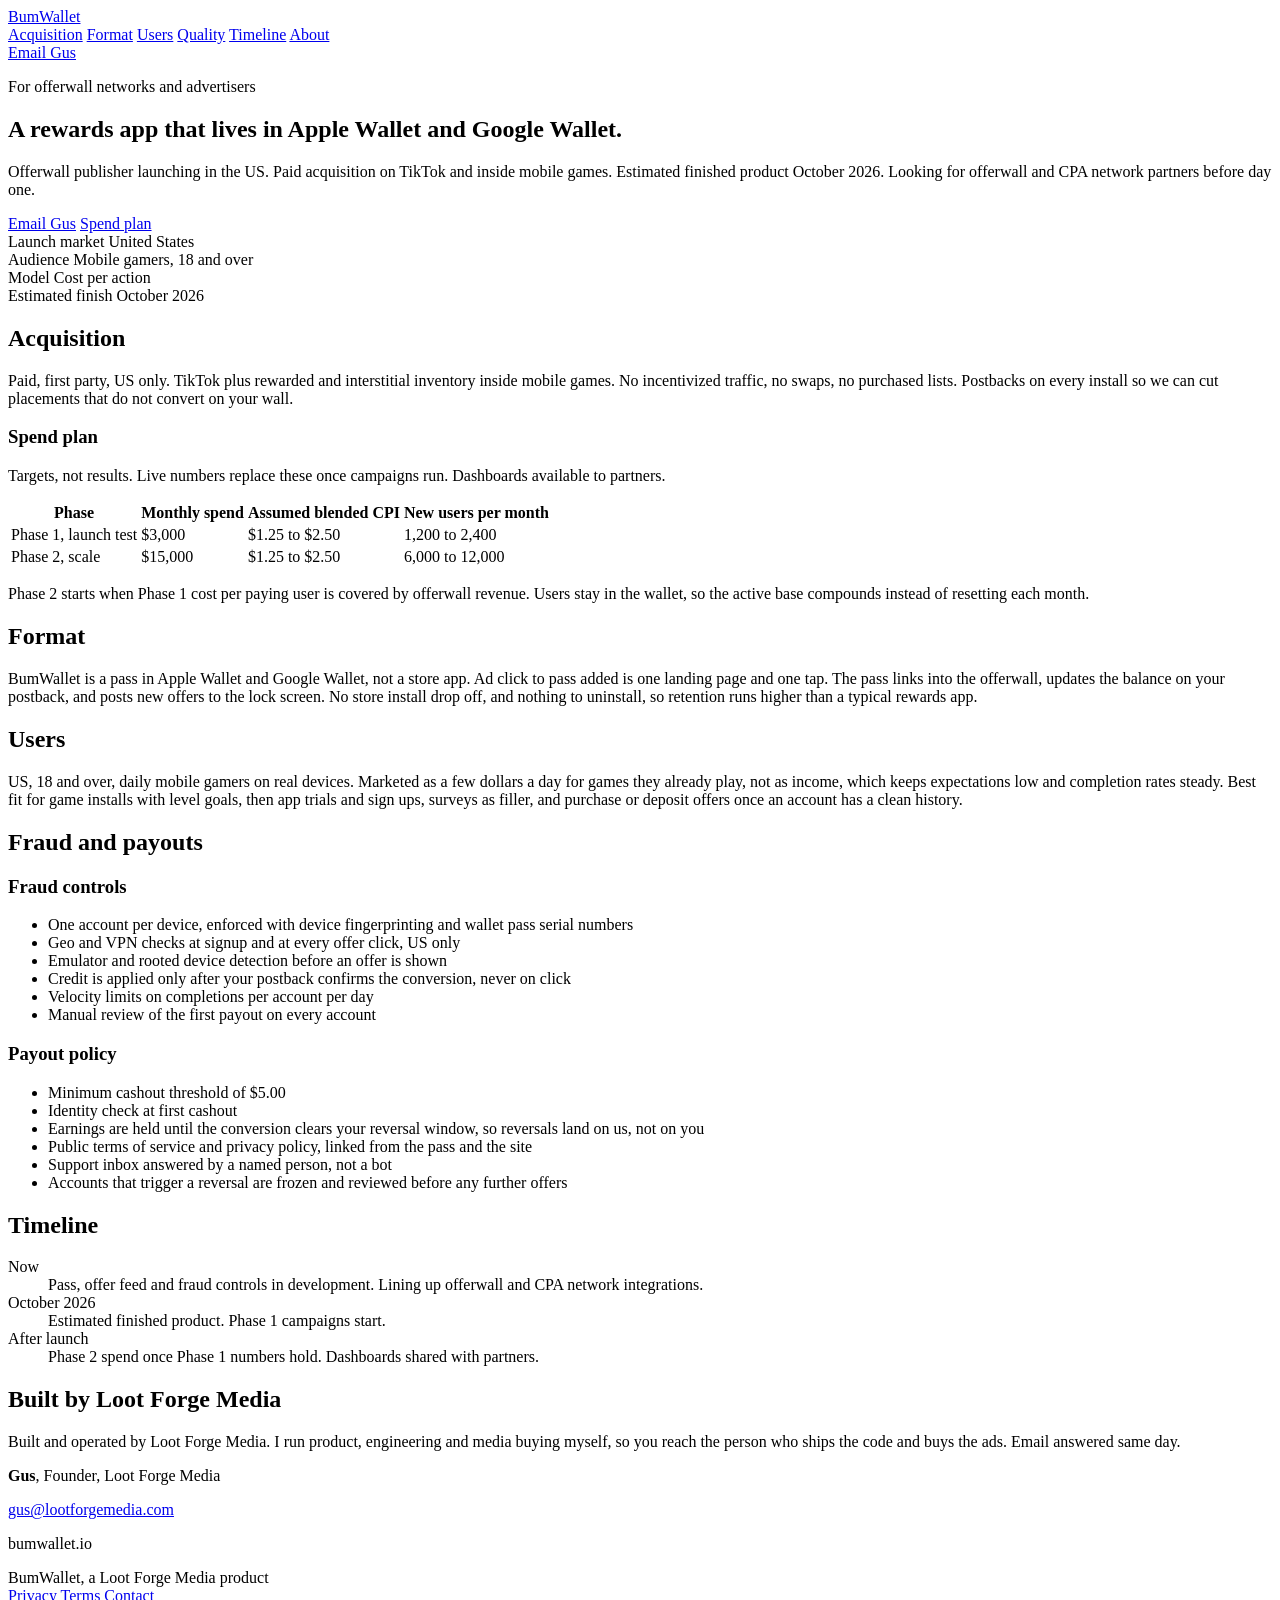
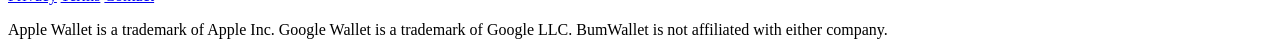
==== index.html @ 8b8eafe7 "Add files via upload" ====
<!doctype html>
<html lang="en">
<head>
<meta charset="utf-8">
<meta name="viewport" content="width=device-width, initial-scale=1">
<title>BumWallet for Offerwall Partners</title>
<meta name="description" content="BumWallet is a rewards app that lives in Apple Wallet and Google Wallet. Paid acquisition on TikTok and inside mobile games fills your offerwall with real US users.">
<link rel="icon" href="assets/favicon.svg" type="image/svg+xml">
<link rel="preconnect" href="https://fonts.googleapis.com">
<link rel="preconnect" href="https://fonts.gstatic.com" crossorigin>
<link rel="stylesheet" href="https://fonts.googleapis.com/css2?family=Inter:wght@400;500;600;700&display=swap">
<link rel="stylesheet" href="css/styles.css">
</head>
<body>

<header class="nav">
  <a class="brand" href="#top">BumWallet</a>
  <nav class="links" aria-label="Sections">
    <a href="#reach">Acquisition</a>
    <a href="#format">Format</a>
    <a href="#users">Users</a>
    <a href="#quality">Quality</a>
    <a href="#timeline">Timeline</a>
    <a href="#about">About</a>
  </nav>
  <a class="btn" href="mailto:gus@lootforgemedia.com?subject=BumWallet%20offerwall%20partnership">Email Gus</a>
</header>

<main id="top">

<section class="hero">
  <p class="eyebrow">For offerwall networks and advertisers</p>
  <h1>A rewards app that lives in Apple Wallet and Google Wallet.</h1>
  <p class="lede">Offerwall publisher launching in the US. Paid acquisition on TikTok and inside mobile games. Estimated finished product October 2026. Looking for offerwall and CPA network partners before day one.</p>
  <div class="cta-row">
    <a class="btn" href="mailto:gus@lootforgemedia.com?subject=BumWallet%20offerwall%20partnership">Email Gus</a>
    <a class="btn btn-secondary" href="#reach">Spend plan</a>
  </div>
</section>

<section class="facts" aria-label="Key facts">
  <div class="fact">
    <span class="fact-label">Launch market</span>
    <span class="fact-value">United States</span>
  </div>
  <div class="fact">
    <span class="fact-label">Audience</span>
    <span class="fact-value">Mobile gamers, 18 and over</span>
  </div>
  <div class="fact">
    <span class="fact-label">Model</span>
    <span class="fact-value">Cost per action</span>
  </div>
  <div class="fact">
    <span class="fact-label">Estimated finish</span>
    <span class="fact-value">October 2026</span>
  </div>
</section>

<section id="reach" class="section">
  <div class="section-head">
    <h2>Acquisition</h2>
    <p class="section-lede">Paid, first party, US only. TikTok plus rewarded and interstitial inventory inside mobile games. No incentivized traffic, no swaps, no purchased lists. Postbacks on every install so we can cut placements that do not convert on your wall.</p>
  </div>

  <div class="panel plan">
    <h3>Spend plan</h3>
    <p>Targets, not results. Live numbers replace these once campaigns run. Dashboards available to partners.</p>
    <div class="table-wrap">
      <table>
        <thead>
          <tr>
            <th>Phase</th>
            <th>Monthly spend</th>
            <th>Assumed blended CPI</th>
            <th>New users per month</th>
          </tr>
        </thead>
        <tbody>
          <tr>
            <td>Phase 1, launch test</td>
            <td>$3,000</td>
            <td>$1.25 to $2.50</td>
            <td>1,200 to 2,400</td>
          </tr>
          <tr>
            <td>Phase 2, scale</td>
            <td>$15,000</td>
            <td>$1.25 to $2.50</td>
            <td>6,000 to 12,000</td>
          </tr>
        </tbody>
      </table>
    </div>
    <p>Phase 2 starts when Phase 1 cost per paying user is covered by offerwall revenue. Users stay in the wallet, so the active base compounds instead of resetting each month.</p>
  </div>
</section>

<section id="format" class="section">
  <div class="section-head">
    <h2>Format</h2>
    <p class="section-lede">BumWallet is a pass in Apple Wallet and Google Wallet, not a store app. Ad click to pass added is one landing page and one tap. The pass links into the offerwall, updates the balance on your postback, and posts new offers to the lock screen. No store install drop off, and nothing to uninstall, so retention runs higher than a typical rewards app.</p>
  </div>
</section>

<section id="users" class="section">
  <div class="section-head">
    <h2>Users</h2>
    <p class="section-lede">US, 18 and over, daily mobile gamers on real devices. Marketed as a few dollars a day for games they already play, not as income, which keeps expectations low and completion rates steady. Best fit for game installs with level goals, then app trials and sign ups, surveys as filler, and purchase or deposit offers once an account has a clean history.</p>
  </div>
</section>

<section id="quality" class="section">
  <div class="section-head">
    <h2>Fraud and payouts</h2>
  </div>

  <div class="two-col">
    <div class="panel">
      <h3>Fraud controls</h3>
      <ul>
        <li>One account per device, enforced with device fingerprinting and wallet pass serial numbers</li>
        <li>Geo and VPN checks at signup and at every offer click, US only</li>
        <li>Emulator and rooted device detection before an offer is shown</li>
        <li>Credit is applied only after your postback confirms the conversion, never on click</li>
        <li>Velocity limits on completions per account per day</li>
        <li>Manual review of the first payout on every account</li>
      </ul>
    </div>
    <div class="panel">
      <h3>Payout policy</h3>
      <ul>
        <li>Minimum cashout threshold of $5.00</li>
        <li>Identity check at first cashout</li>
        <li>Earnings are held until the conversion clears your reversal window, so reversals land on us, not on you</li>
        <li>Public terms of service and privacy policy, linked from the pass and the site</li>
        <li>Support inbox answered by a named person, not a bot</li>
        <li>Accounts that trigger a reversal are frozen and reviewed before any further offers</li>
      </ul>
    </div>
  </div>
</section>

<section id="timeline" class="section">
  <div class="section-head">
    <h2>Timeline</h2>
  </div>
  <dl class="timeline">
    <div><dt>Now</dt><dd>Pass, offer feed and fraud controls in development. Lining up offerwall and CPA network integrations.</dd></div>
    <div><dt>October 2026</dt><dd>Estimated finished product. Phase 1 campaigns start.</dd></div>
    <div><dt>After launch</dt><dd>Phase 2 spend once Phase 1 numbers hold. Dashboards shared with partners.</dd></div>
  </dl>
</section>

<section id="about" class="section">
  <div class="section-head">
    <h2>Built by Loot Forge Media</h2>
    <p class="section-lede">Built and operated by Loot Forge Media. I run product, engineering and media buying myself, so you reach the person who ships the code and buys the ads. Email answered same day.</p>
  </div>
  <div class="contact">
    <p><strong>Gus</strong>, Founder, Loot Forge Media</p>
    <p><a href="mailto:gus@lootforgemedia.com">gus@lootforgemedia.com</a></p>
    <p>bumwallet.io</p>
  </div>
</section>

</main>

<footer class="footer">
  <div class="footer-row">
    <span>BumWallet, a Loot Forge Media product</span>
    <nav class="footer-links" aria-label="Legal">
      <a href="privacy.html">Privacy</a>
      <a href="terms.html">Terms</a>
      <a href="mailto:gus@lootforgemedia.com">Contact</a>
    </nav>
  </div>
  <p class="footer-note">Apple Wallet is a trademark of Apple Inc. Google Wallet is a trademark of Google LLC. BumWallet is not affiliated with either company.</p>
</footer>

</body>
</html>
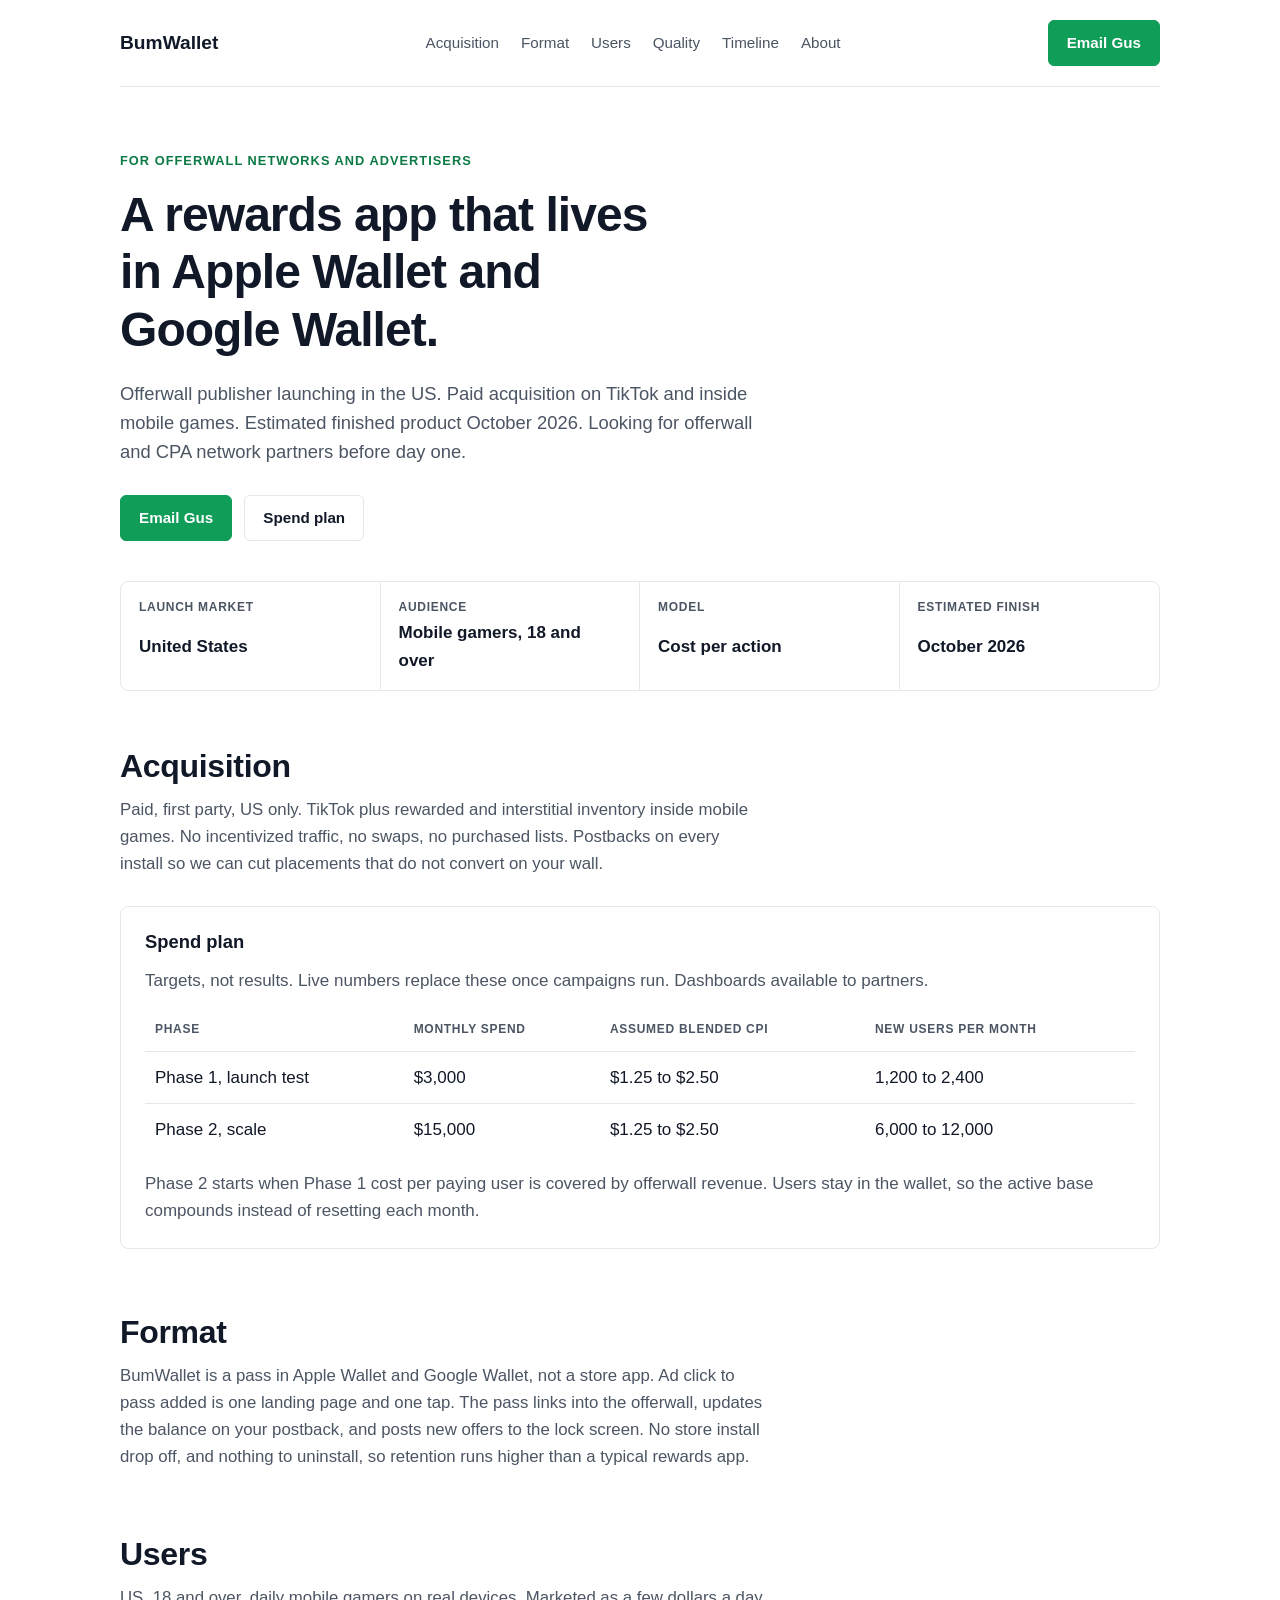
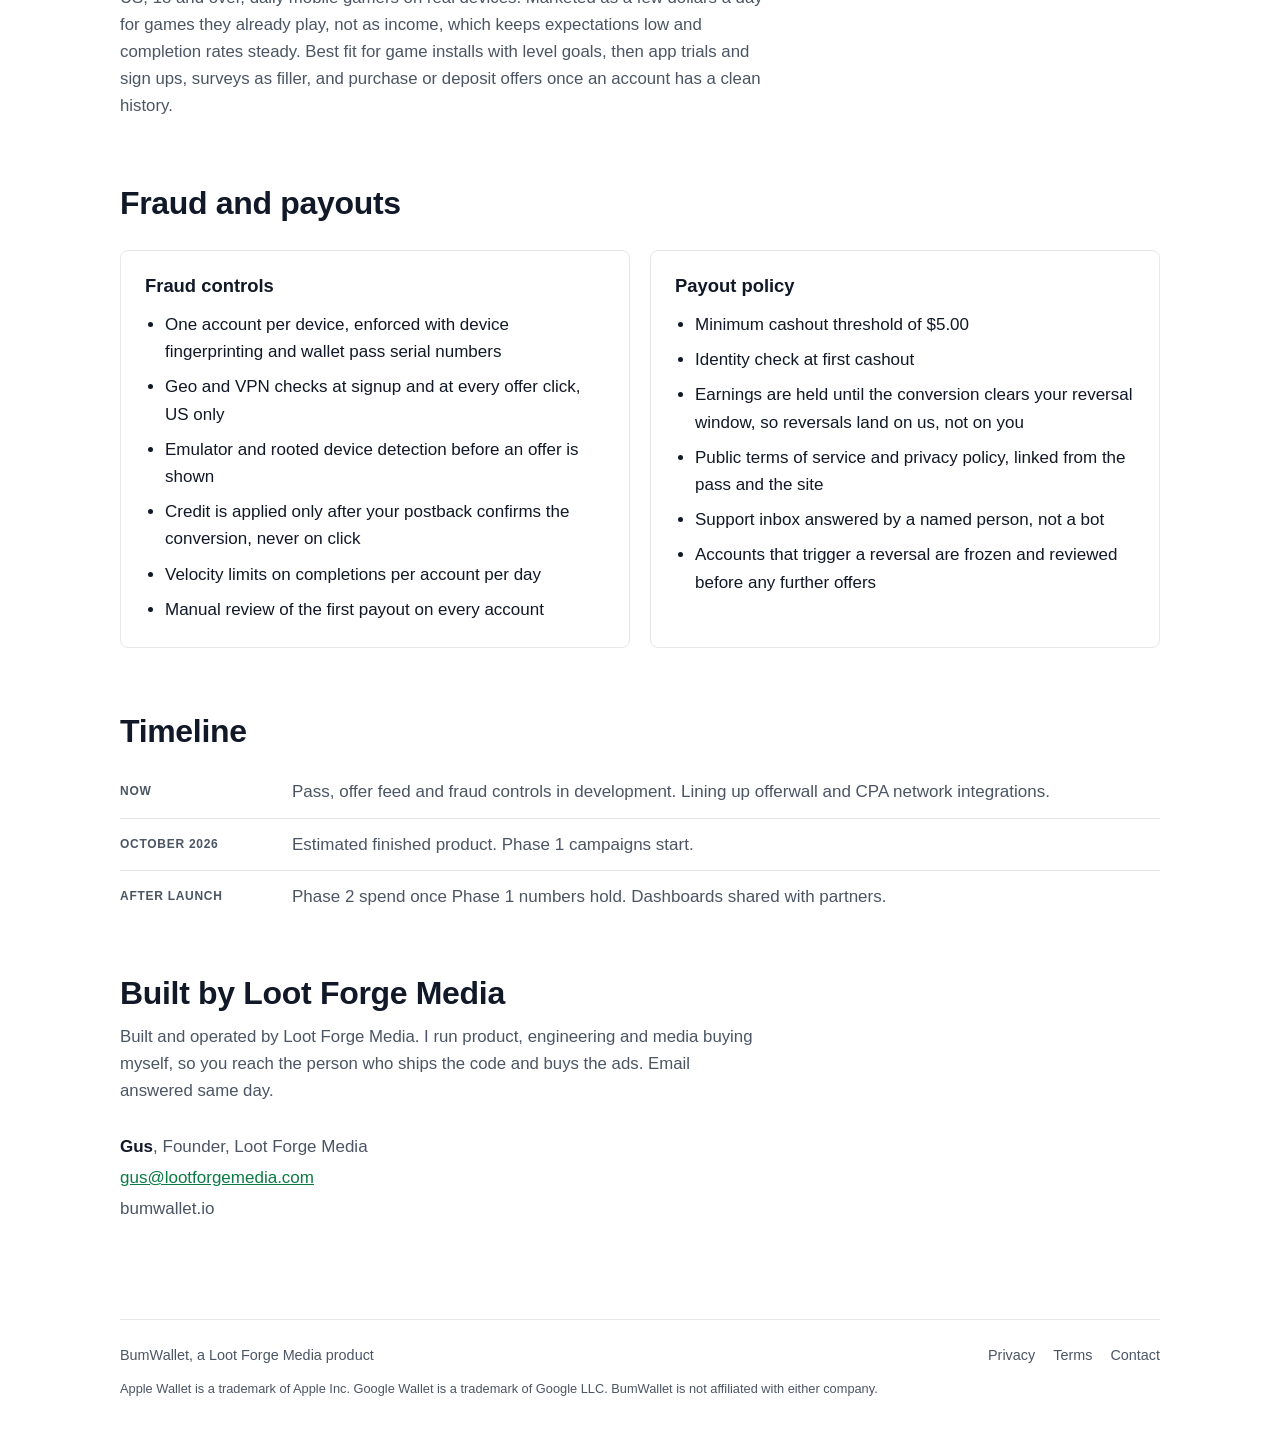
==== commit 3ff11cba: "s" ====
--- a/index.html
+++ b/index.html
@@ -5,11 +5,11 @@
 <meta name="viewport" content="width=device-width, initial-scale=1">
 <title>BumWallet for Offerwall Partners</title>
 <meta name="description" content="BumWallet is a rewards app that lives in Apple Wallet and Google Wallet. Paid acquisition on TikTok and inside mobile games fills your offerwall with real US users.">
-<link rel="icon" href="assets/favicon.svg" type="image/svg+xml">
+<link rel="icon" href="favicon.svg" type="image/svg+xml">
 <link rel="preconnect" href="https://fonts.googleapis.com">
 <link rel="preconnect" href="https://fonts.gstatic.com" crossorigin>
 <link rel="stylesheet" href="https://fonts.googleapis.com/css2?family=Inter:wght@400;500;600;700&display=swap">
-<link rel="stylesheet" href="css/styles.css">
+<link rel="stylesheet" href="styles.css">
 </head>
 <body>
 
--- a/styles.css
+++ b/styles.css
@@ -0,0 +1,254 @@
+:root {
+  --bg: #FFFFFF;
+  --bg-alt: #F6F7F9;
+  --text: #111827;
+  --muted: #4B5563;
+  --line: #E5E7EB;
+  --accent: #0F9D58;
+  --accent-dark: #0B7A44;
+  --max: 1040px;
+  --gutter: clamp(16px, 5vw, 48px);
+}
+
+* { box-sizing: border-box; }
+
+body {
+  margin: 0;
+  background: var(--bg);
+  color: var(--text);
+  font-family: "Inter", "Segoe UI", Helvetica, Arial, sans-serif;
+  font-size: 17px;
+  line-height: 1.6;
+  padding-inline: var(--gutter);
+}
+
+h1, h2, h3 { margin: 0; line-height: 1.2; font-weight: 700; }
+h1 { font-size: clamp(2rem, 4.5vw, 3rem); letter-spacing: -0.02em; }
+h2 { font-size: clamp(1.5rem, 3vw, 2rem); letter-spacing: -0.01em; }
+h3 { font-size: 1.15rem; }
+
+p { margin: 0; }
+a { color: var(--accent-dark); }
+
+ul { margin: 0; padding-left: 20px; display: grid; gap: 8px; }
+
+:focus-visible { outline: 2px solid var(--accent); outline-offset: 2px; }
+
+.nav {
+  max-width: var(--max);
+  margin: 0 auto;
+  display: flex;
+  align-items: center;
+  justify-content: space-between;
+  gap: 24px;
+  padding-block: 20px;
+  border-bottom: 1px solid var(--line);
+}
+
+.brand { font-weight: 700; font-size: 1.2rem; color: var(--text); text-decoration: none; }
+
+.links { display: flex; gap: 22px; font-weight: 500; font-size: 0.95rem; }
+.links a { color: var(--muted); text-decoration: none; }
+.links a:hover { color: var(--text); }
+
+@media (max-width: 760px) { .links { display: none; } }
+
+.btn {
+  display: inline-block;
+  padding: 10px 18px;
+  border-radius: 6px;
+  background: var(--accent);
+  color: #FFFFFF;
+  font-weight: 600;
+  font-size: 0.95rem;
+  text-decoration: none;
+  border: 1px solid var(--accent);
+}
+
+.btn:hover { background: var(--accent-dark); border-color: var(--accent-dark); }
+
+.btn-secondary { background: transparent; color: var(--text); border-color: var(--line); }
+.btn-secondary:hover { background: var(--bg-alt); border-color: var(--line); }
+
+.hero {
+  max-width: var(--max);
+  margin: 0 auto;
+  padding-block: 64px 40px;
+}
+
+.hero h1 { max-width: 20ch; }
+
+.eyebrow {
+  font-size: 0.8rem;
+  font-weight: 600;
+  letter-spacing: 0.08em;
+  text-transform: uppercase;
+  color: var(--accent-dark);
+  margin-bottom: 14px;
+}
+
+.lede { font-size: 1.15rem; color: var(--muted); max-width: 62ch; margin-block: 20px 28px; }
+
+.cta-row { display: flex; flex-wrap: wrap; gap: 12px; }
+
+.facts {
+  max-width: var(--max);
+  margin: 0 auto;
+  display: grid;
+  grid-template-columns: repeat(4, 1fr);
+  border: 1px solid var(--line);
+  border-radius: 8px;
+  overflow: hidden;
+}
+
+.fact { padding: 16px 18px; display: grid; gap: 2px; border-right: 1px solid var(--line); }
+.fact:last-child { border-right: none; }
+.fact-label { font-size: 0.75rem; font-weight: 600; text-transform: uppercase; letter-spacing: 0.06em; color: var(--muted); }
+.fact-value { font-weight: 600; }
+
+@media (max-width: 860px) {
+  .facts { grid-template-columns: repeat(2, 1fr); }
+  .fact:nth-child(2) { border-right: none; }
+  .fact:nth-child(1), .fact:nth-child(2) { border-bottom: 1px solid var(--line); }
+}
+
+@media (max-width: 460px) {
+  .facts { grid-template-columns: 1fr; }
+  .fact { border-right: none; border-bottom: 1px solid var(--line); }
+  .fact:last-child { border-bottom: none; }
+}
+
+.section {
+  max-width: var(--max);
+  margin: 0 auto;
+  padding-block: 56px 8px;
+  display: grid;
+  gap: 28px;
+}
+
+.section-head { max-width: 68ch; display: grid; gap: 12px; }
+.section-lede { color: var(--muted); font-size: 1.05rem; }
+
+.two-col { display: grid; grid-template-columns: 1fr 1fr; gap: 20px; }
+.three-col { display: grid; grid-template-columns: repeat(3, 1fr); gap: 24px; }
+.three-col > div { display: grid; gap: 8px; align-content: start; }
+.three-col p { color: var(--muted); }
+
+@media (max-width: 760px) {
+  .two-col { grid-template-columns: 1fr; }
+  .three-col { grid-template-columns: 1fr; }
+}
+
+.panel {
+  border: 1px solid var(--line);
+  border-radius: 8px;
+  padding: 24px;
+  display: grid;
+  gap: 14px;
+  align-content: start;
+}
+
+.panel > p { color: var(--muted); }
+
+.table-wrap { overflow-x: auto; }
+
+table {
+  width: 100%;
+  border-collapse: collapse;
+  min-width: 540px;
+  font-variant-numeric: tabular-nums;
+}
+
+th, td { text-align: left; padding: 12px 10px; border-bottom: 1px solid var(--line); }
+th { font-size: 0.75rem; text-transform: uppercase; letter-spacing: 0.06em; color: var(--muted); font-weight: 600; }
+td { font-weight: 500; }
+tbody tr:last-child td { border-bottom: none; }
+
+.steps {
+  list-style: none;
+  margin: 0;
+  padding: 0;
+  display: grid;
+  grid-template-columns: repeat(4, 1fr);
+  gap: 20px;
+  counter-reset: step;
+}
+
+.steps li {
+  counter-increment: step;
+  border-top: 2px solid var(--accent);
+  padding-top: 14px;
+  display: grid;
+  gap: 6px;
+  align-content: start;
+}
+
+.steps li::before {
+  content: "Step " counter(step);
+  font-size: 0.75rem;
+  font-weight: 600;
+  text-transform: uppercase;
+  letter-spacing: 0.06em;
+  color: var(--accent-dark);
+}
+
+.steps h3 { font-size: 1.05rem; }
+.steps p { color: var(--muted); font-size: 0.98rem; }
+
+@media (max-width: 900px) { .steps { grid-template-columns: repeat(2, 1fr); } }
+@media (max-width: 480px) { .steps { grid-template-columns: 1fr; } }
+
+dl { margin: 0; display: grid; gap: 12px; }
+dl div { display: grid; grid-template-columns: 120px 1fr; gap: 12px; padding-top: 12px; border-top: 1px solid var(--line); }
+dl div:first-child { border-top: none; padding-top: 0; }
+dt { font-size: 0.75rem; font-weight: 600; text-transform: uppercase; letter-spacing: 0.06em; color: var(--muted); padding-top: 4px; }
+dd { margin: 0; }
+
+.timeline div { grid-template-columns: 160px 1fr; }
+.timeline dd { color: var(--muted); }
+
+@media (max-width: 480px) {
+  dl div, .timeline div { grid-template-columns: 1fr; gap: 4px; }
+}
+
+.contact { display: grid; gap: 4px; padding-bottom: 48px; }
+.contact p { color: var(--muted); }
+.contact strong { color: var(--text); }
+
+.footer {
+  max-width: var(--max);
+  margin: 40px auto 0;
+  border-top: 1px solid var(--line);
+  padding-block: 24px 40px;
+  display: grid;
+  gap: 12px;
+  color: var(--muted);
+  font-size: 0.9rem;
+}
+
+.footer-row { display: flex; justify-content: space-between; gap: 16px; flex-wrap: wrap; }
+.footer-links { display: flex; gap: 18px; }
+.footer-links a { color: var(--muted); text-decoration: none; }
+.footer-links a:hover { color: var(--text); text-decoration: underline; }
+.footer-note { font-size: 0.8rem; }
+
+.legal {
+  max-width: 720px;
+  margin: 0 auto;
+  padding-block: 40px 72px;
+  display: grid;
+  gap: 16px;
+}
+
+.legal h1 { font-size: clamp(1.8rem, 4vw, 2.4rem); }
+.legal h2 { font-size: 1.2rem; margin-top: 12px; }
+.legal p, .legal li { color: var(--muted); }
+
+.draft-banner {
+  background: var(--bg-alt);
+  border: 1px solid var(--line);
+  border-radius: 6px;
+  padding: 10px 14px;
+  font-weight: 500;
+  color: var(--text);
+}
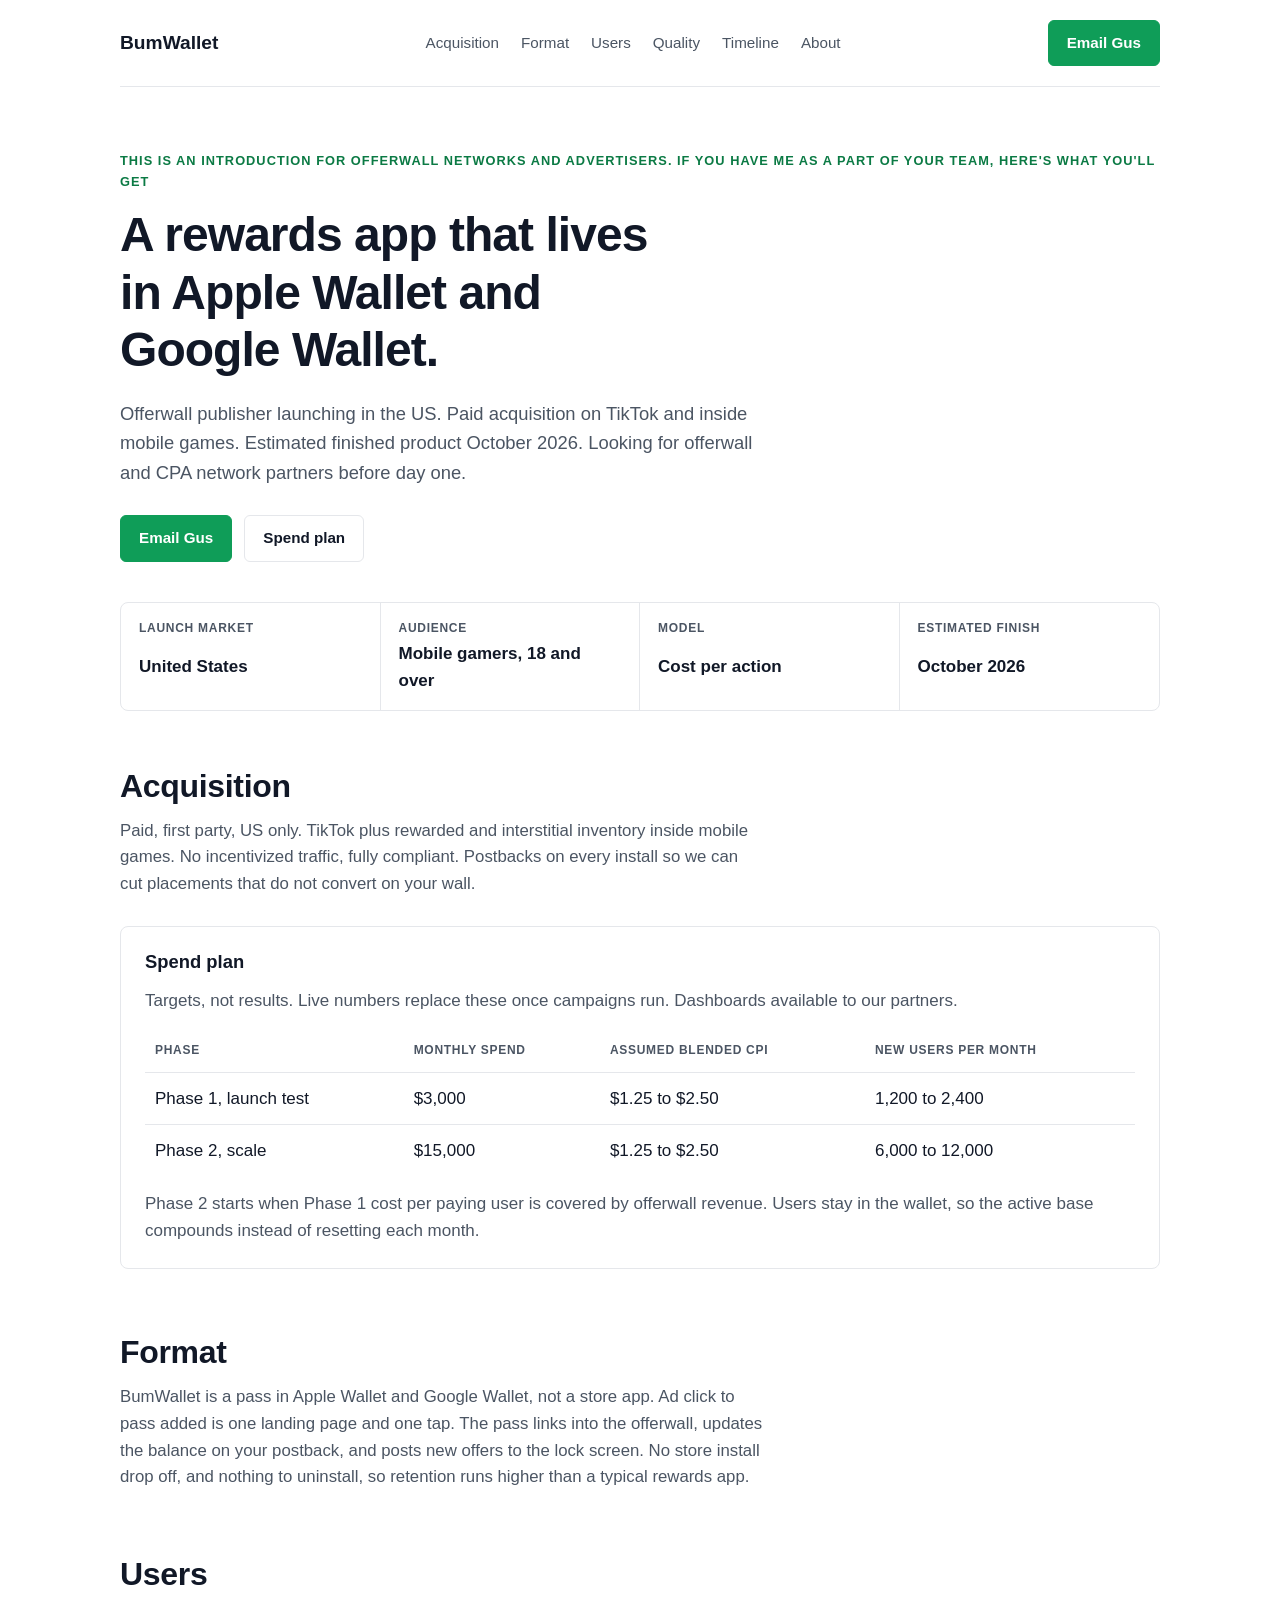
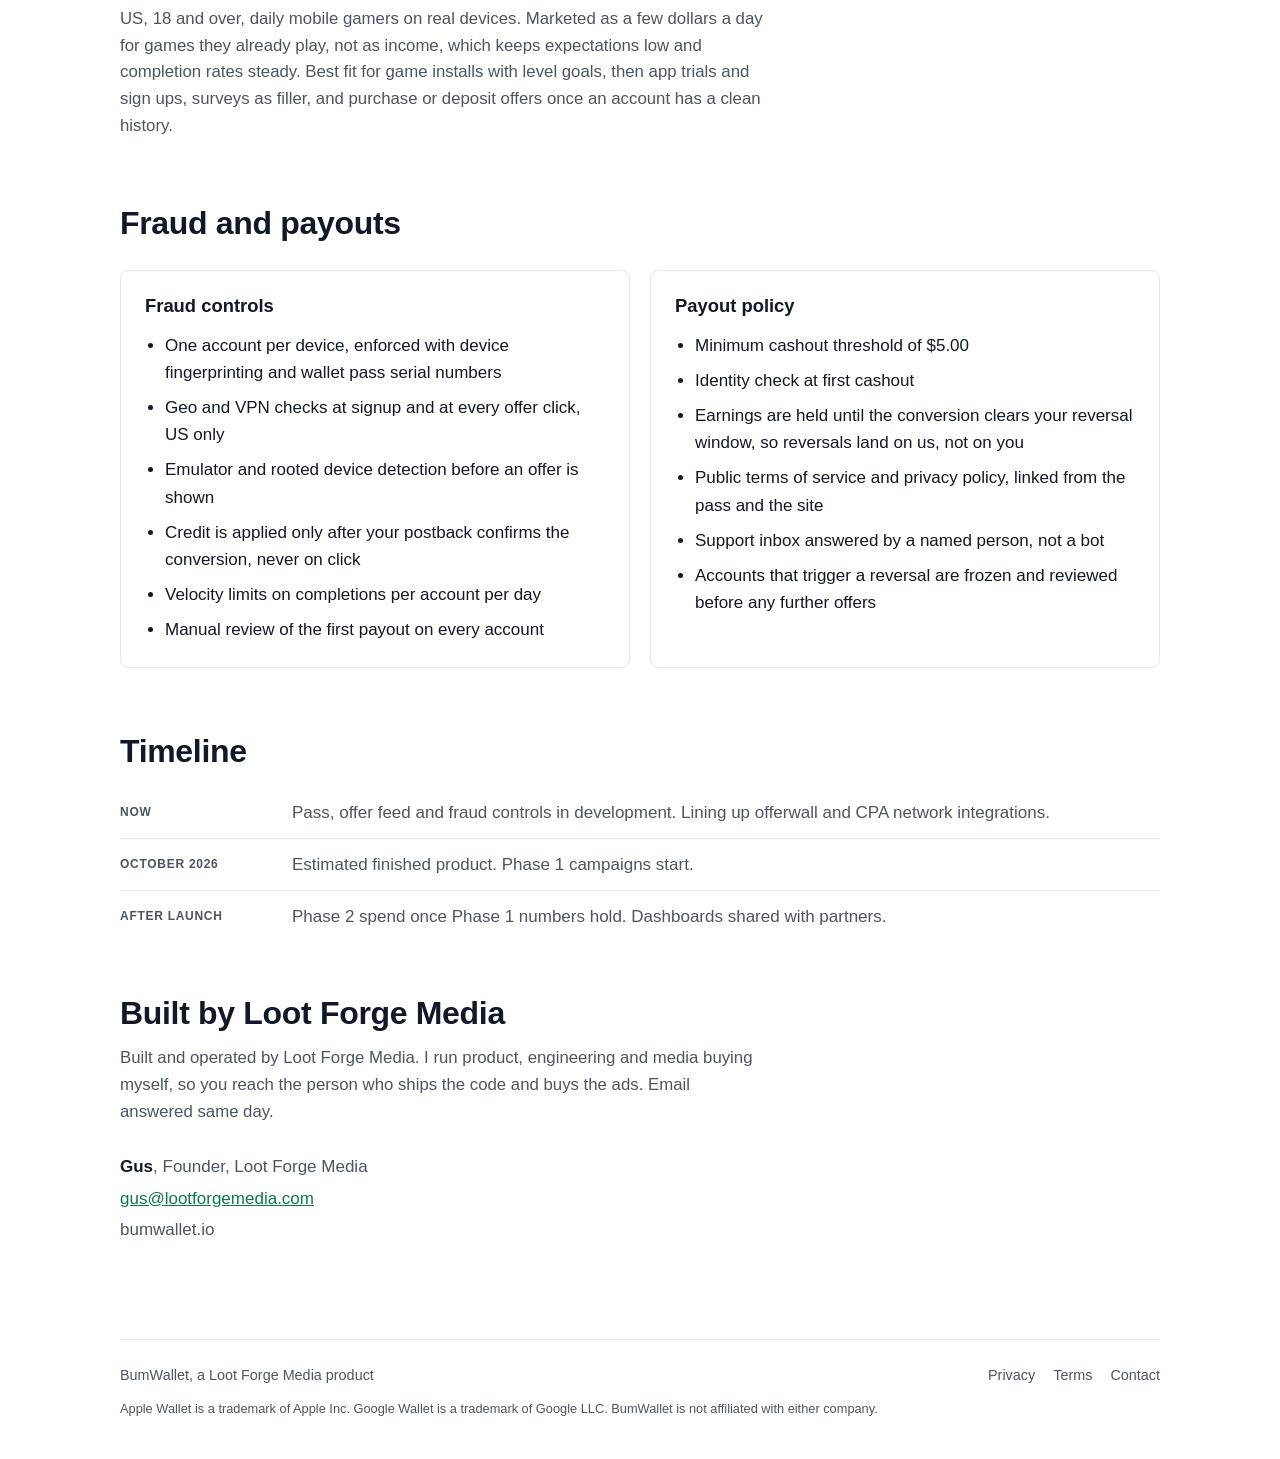
==== commit 88bb72d7: "Revise introduction and acquisition section text Updated text to provide clearer information for off" ====
--- a/index.html
+++ b/index.html
@@ -29,7 +29,7 @@
 <main id="top">
 
 <section class="hero">
-  <p class="eyebrow">For offerwall networks and advertisers</p>
+  <p class="eyebrow">This is an introduction for offerwall networks and advertisers. If you have me as a part of your team, here's what you'll get</p>
   <h1>A rewards app that lives in Apple Wallet and Google Wallet.</h1>
   <p class="lede">Offerwall publisher launching in the US. Paid acquisition on TikTok and inside mobile games. Estimated finished product October 2026. Looking for offerwall and CPA network partners before day one.</p>
   <div class="cta-row">
@@ -60,12 +60,12 @@
 <section id="reach" class="section">
   <div class="section-head">
     <h2>Acquisition</h2>
-    <p class="section-lede">Paid, first party, US only. TikTok plus rewarded and interstitial inventory inside mobile games. No incentivized traffic, no swaps, no purchased lists. Postbacks on every install so we can cut placements that do not convert on your wall.</p>
+    <p class="section-lede">Paid, first party, US only. TikTok plus rewarded and interstitial inventory inside mobile games. No incentivized traffic, fully compliant. Postbacks on every install so we can cut placements that do not convert on your wall.</p>
   </div>
 
   <div class="panel plan">
     <h3>Spend plan</h3>
-    <p>Targets, not results. Live numbers replace these once campaigns run. Dashboards available to partners.</p>
+    <p>Targets, not results. Live numbers replace these once campaigns run. Dashboards available to our partners.</p>
     <div class="table-wrap">
       <table>
         <thead>
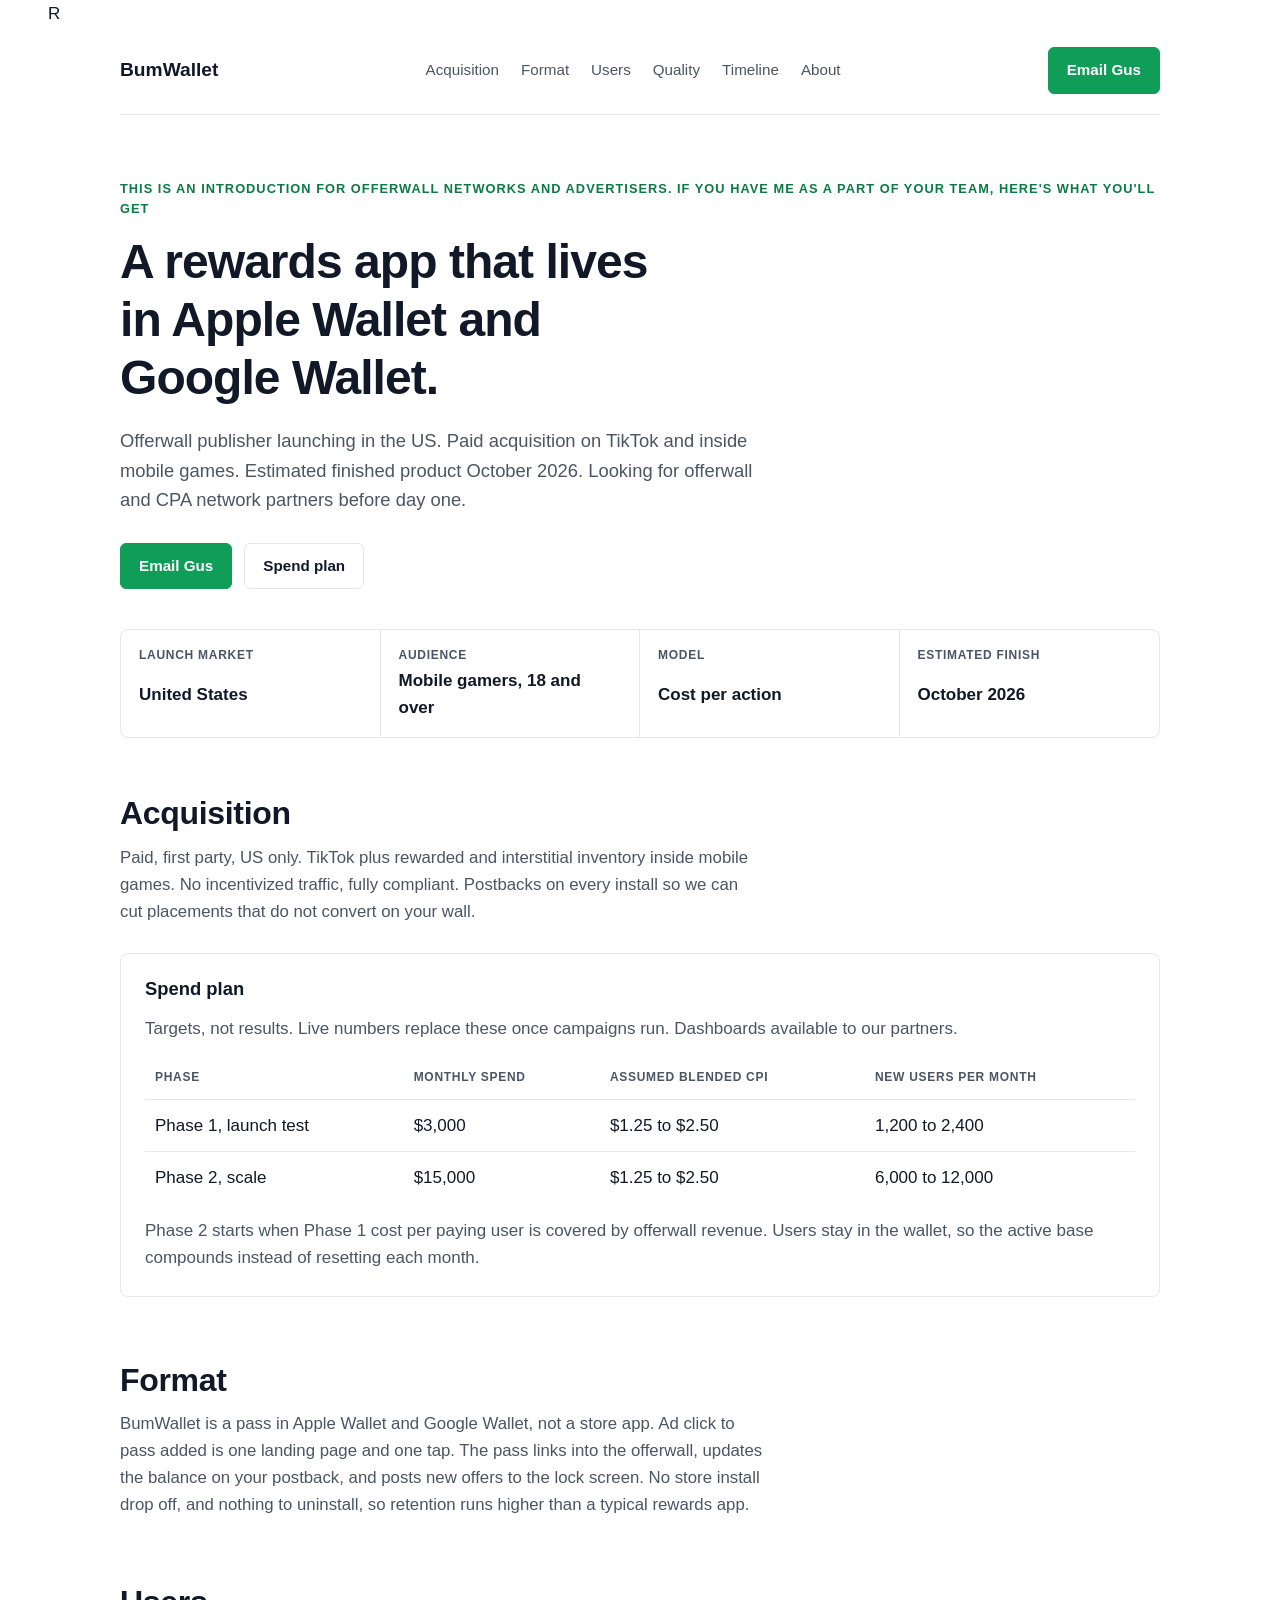
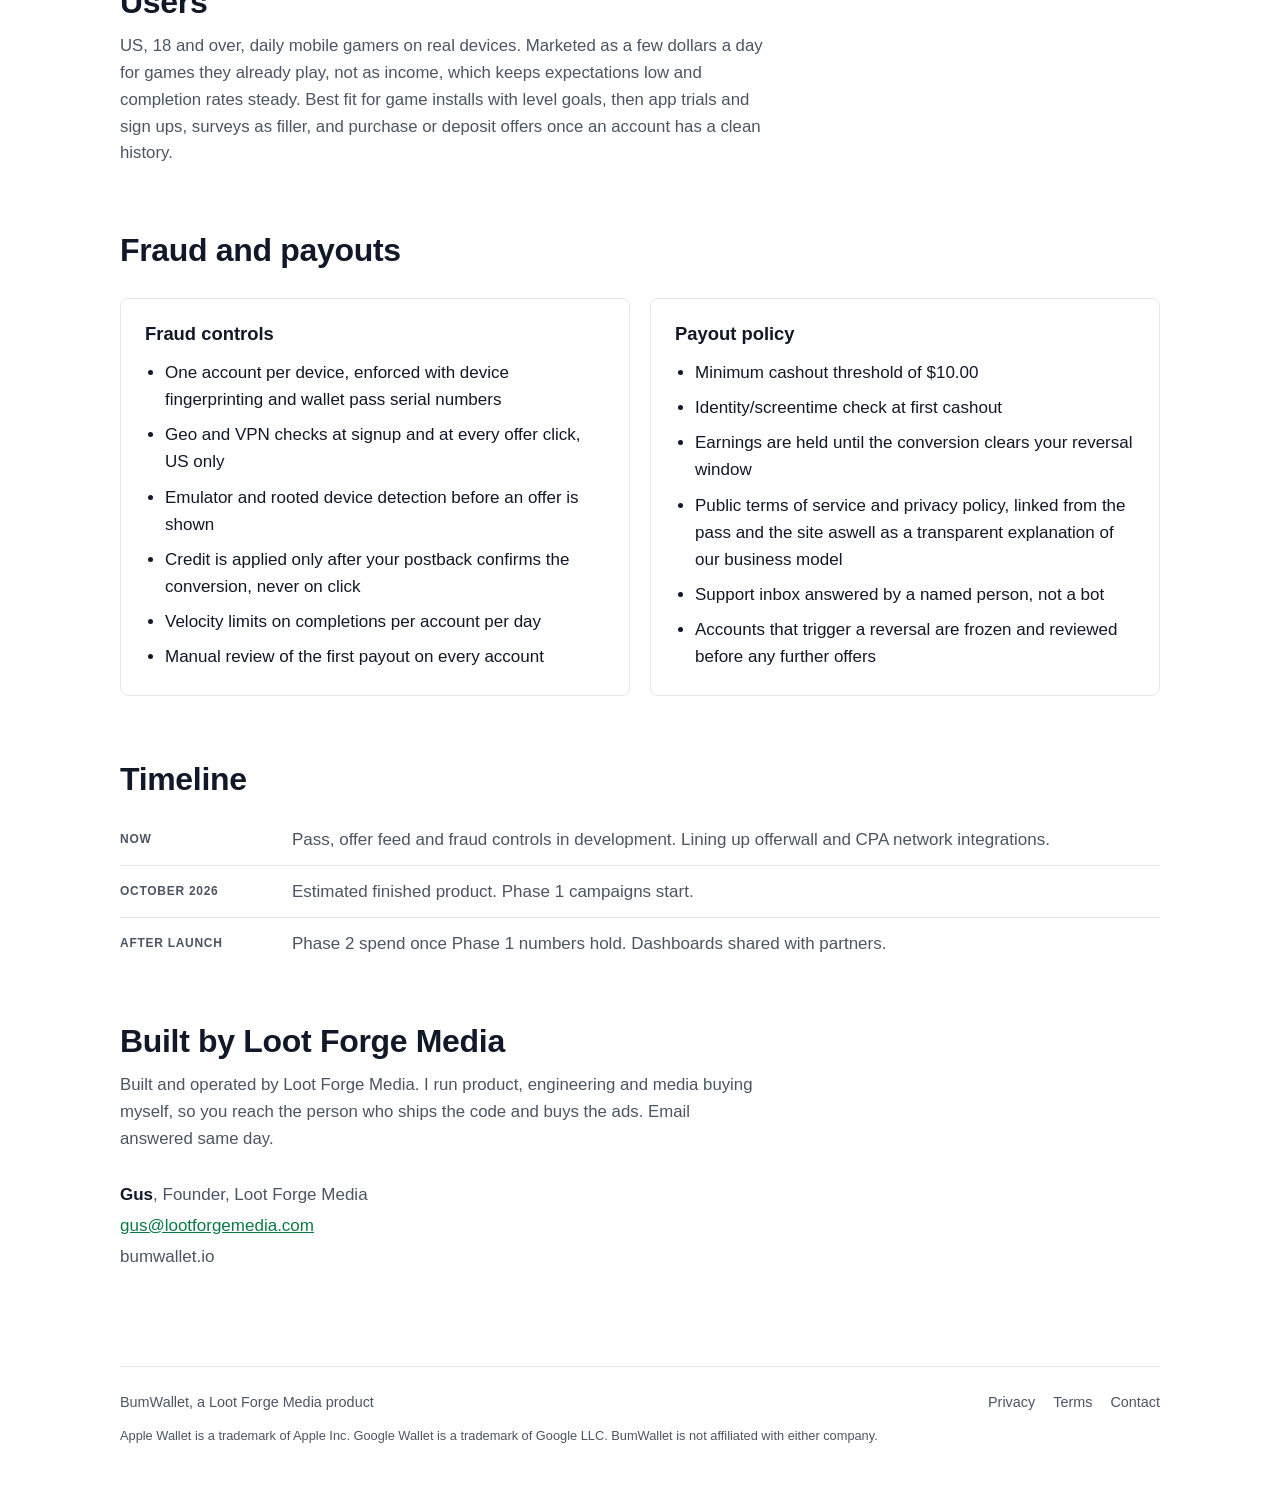
==== commit c4355f25: "Revise payout policy and cashout threshold Updated payout policy details and minimum cashout thresho" ====
--- a/index.html
+++ b/index.html
@@ -9,7 +9,7 @@
 <link rel="preconnect" href="https://fonts.googleapis.com">
 <link rel="preconnect" href="https://fonts.gstatic.com" crossorigin>
 <link rel="stylesheet" href="https://fonts.googleapis.com/css2?family=Inter:wght@400;500;600;700&display=swap">
-<link rel="stylesheet" href="styles.css">
+<link rel="stylesheet" href="styles.css">R
 </head>
 <body>
 
@@ -130,10 +130,10 @@
     <div class="panel">
       <h3>Payout policy</h3>
       <ul>
-        <li>Minimum cashout threshold of $5.00</li>
-        <li>Identity check at first cashout</li>
-        <li>Earnings are held until the conversion clears your reversal window, so reversals land on us, not on you</li>
-        <li>Public terms of service and privacy policy, linked from the pass and the site</li>
+        <li>Minimum cashout threshold of $10.00</li>
+        <li>Identity/screentime check at first cashout</li>
+        <li>Earnings are held until the conversion clears your reversal window</li>
+        <li>Public terms of service and privacy policy, linked from the pass and the site aswell as a transparent explanation of our business model</li>
         <li>Support inbox answered by a named person, not a bot</li>
         <li>Accounts that trigger a reversal are frozen and reviewed before any further offers</li>
       </ul>
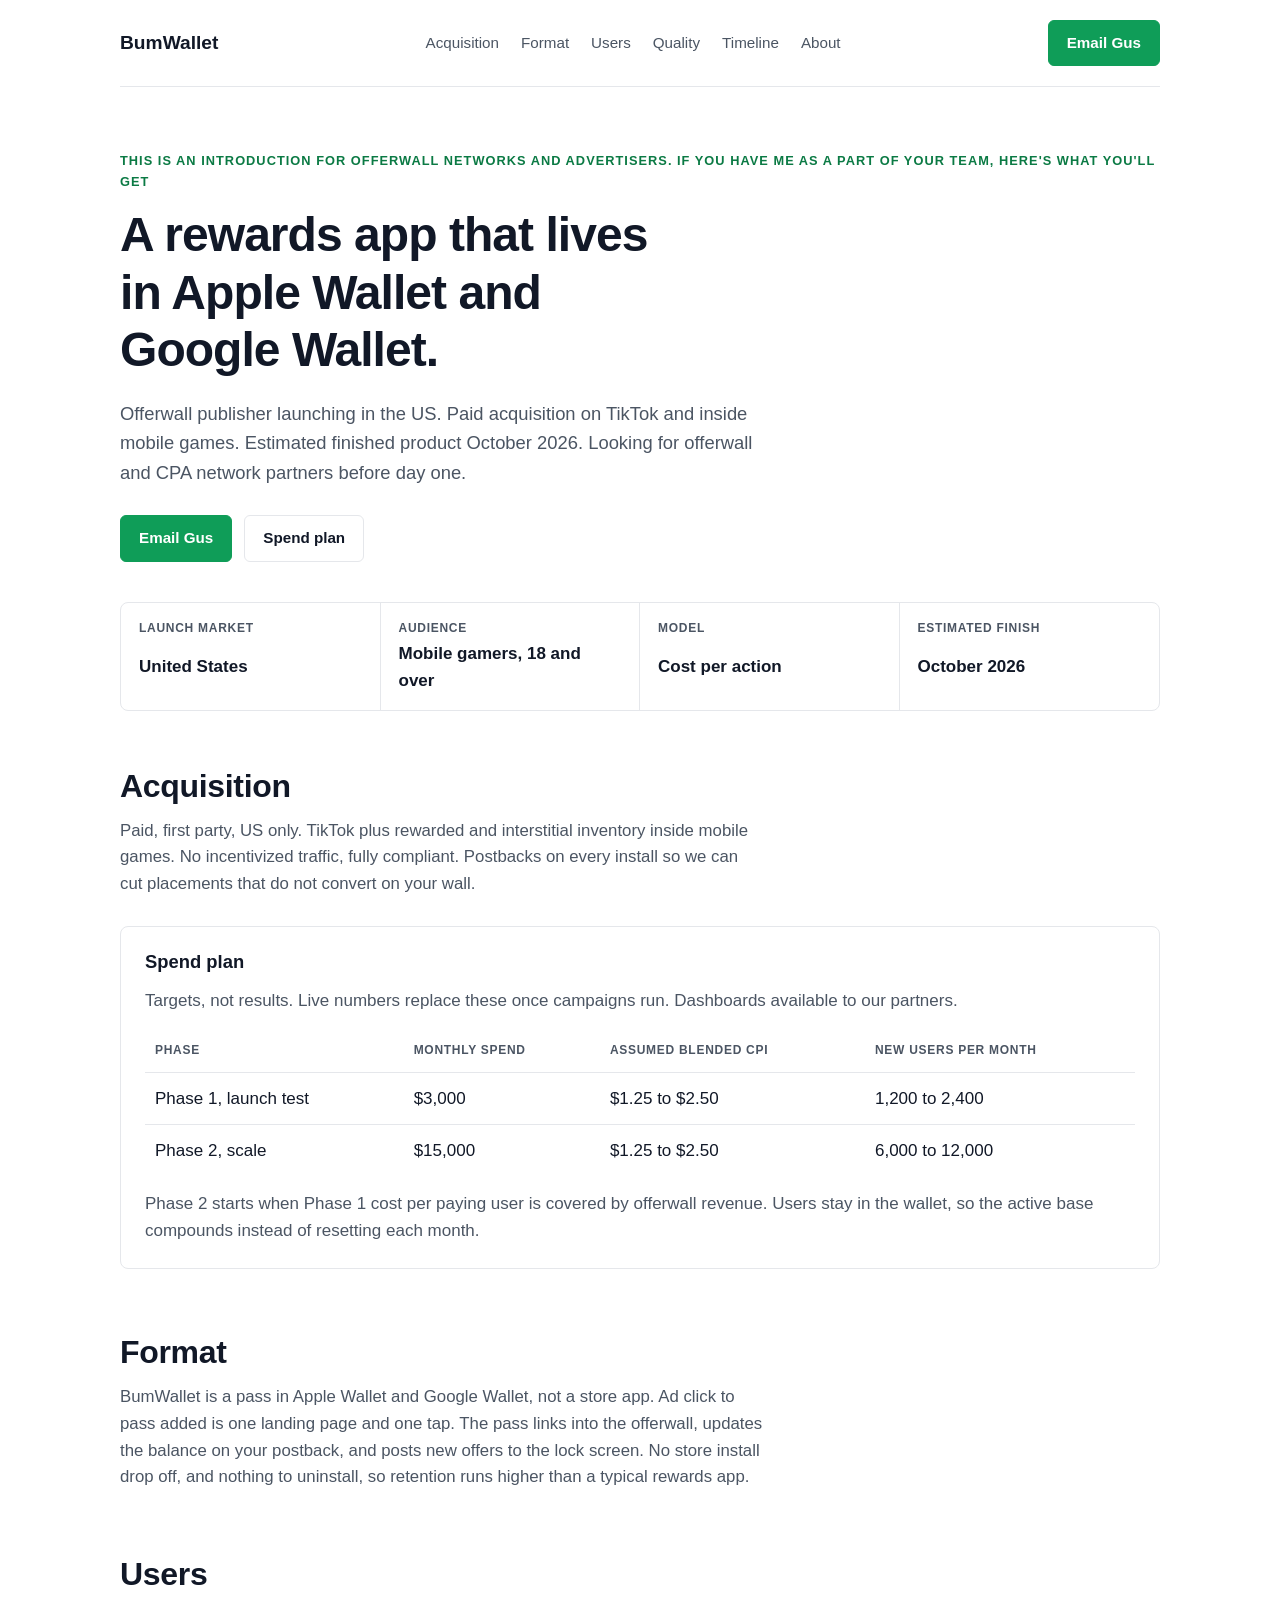
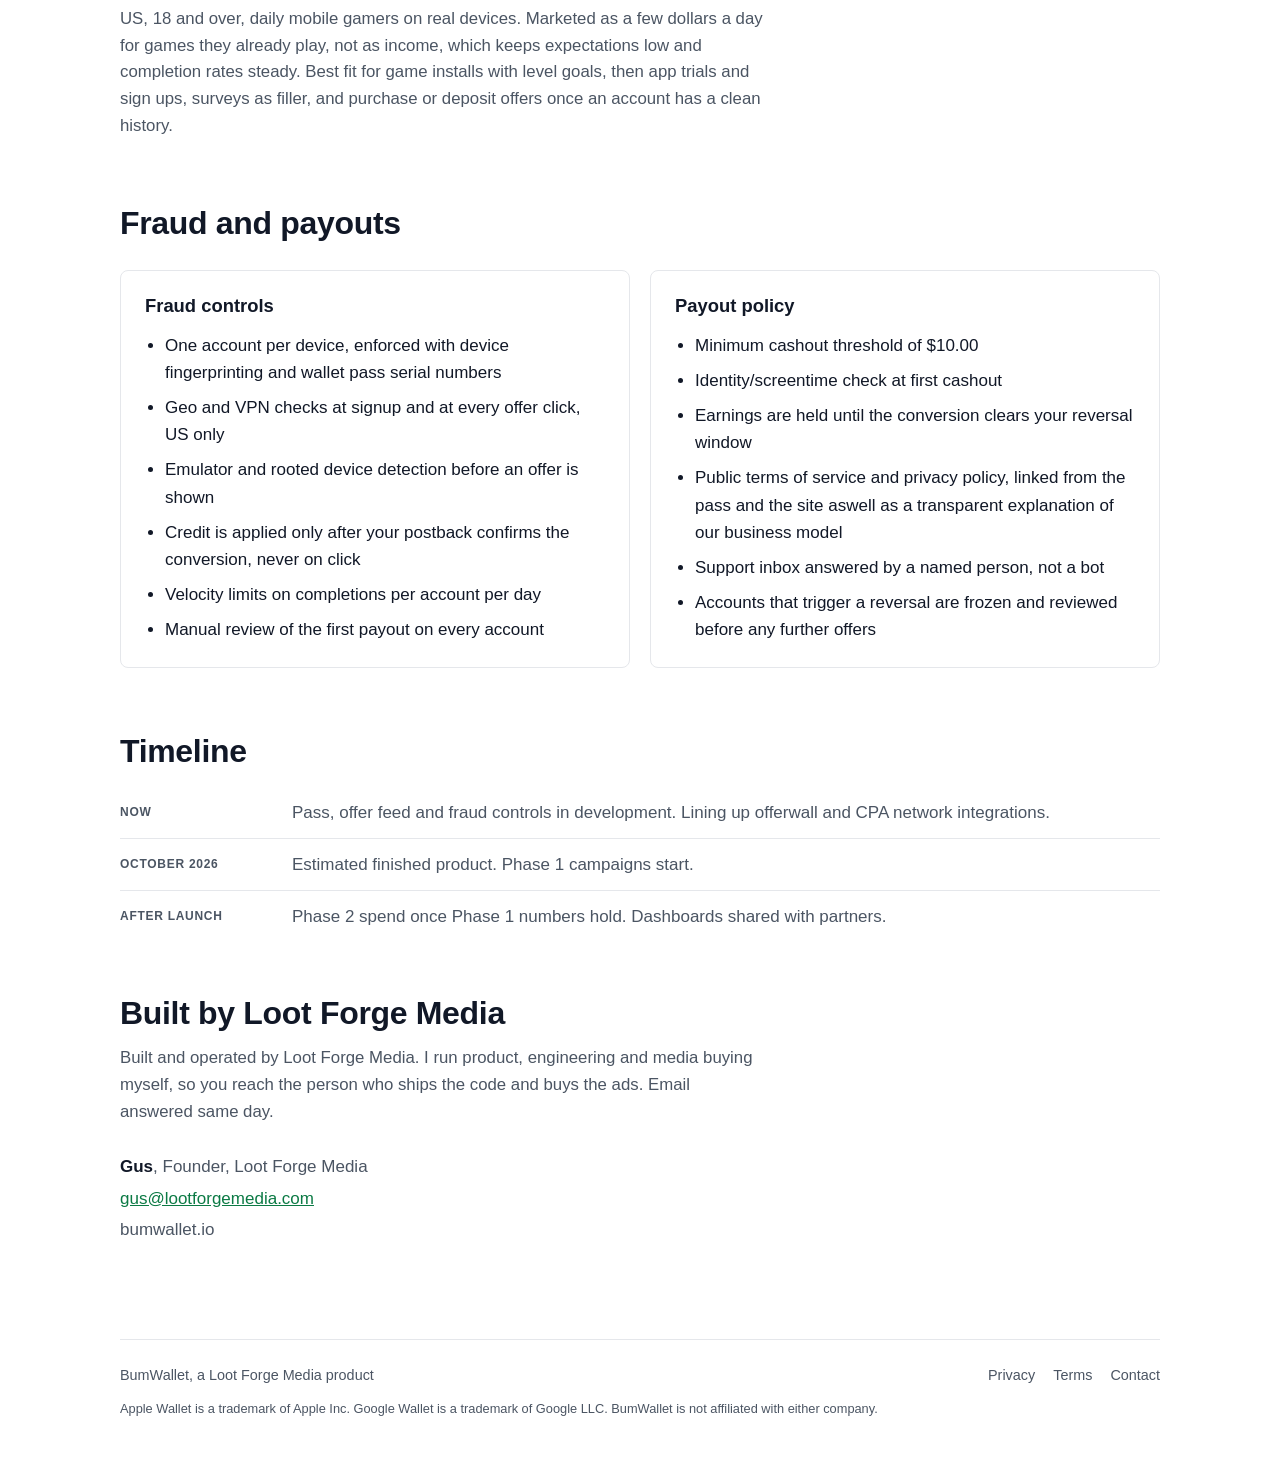
==== commit f8134b25: "Fix duplicate stylesheet link in index.html" ====
--- a/index.html
+++ b/index.html
@@ -9,7 +9,7 @@
 <link rel="preconnect" href="https://fonts.googleapis.com">
 <link rel="preconnect" href="https://fonts.gstatic.com" crossorigin>
 <link rel="stylesheet" href="https://fonts.googleapis.com/css2?family=Inter:wght@400;500;600;700&display=swap">
-<link rel="stylesheet" href="styles.css">R
+<link rel="stylesheet" href="styles.css">
 </head>
 <body>
 
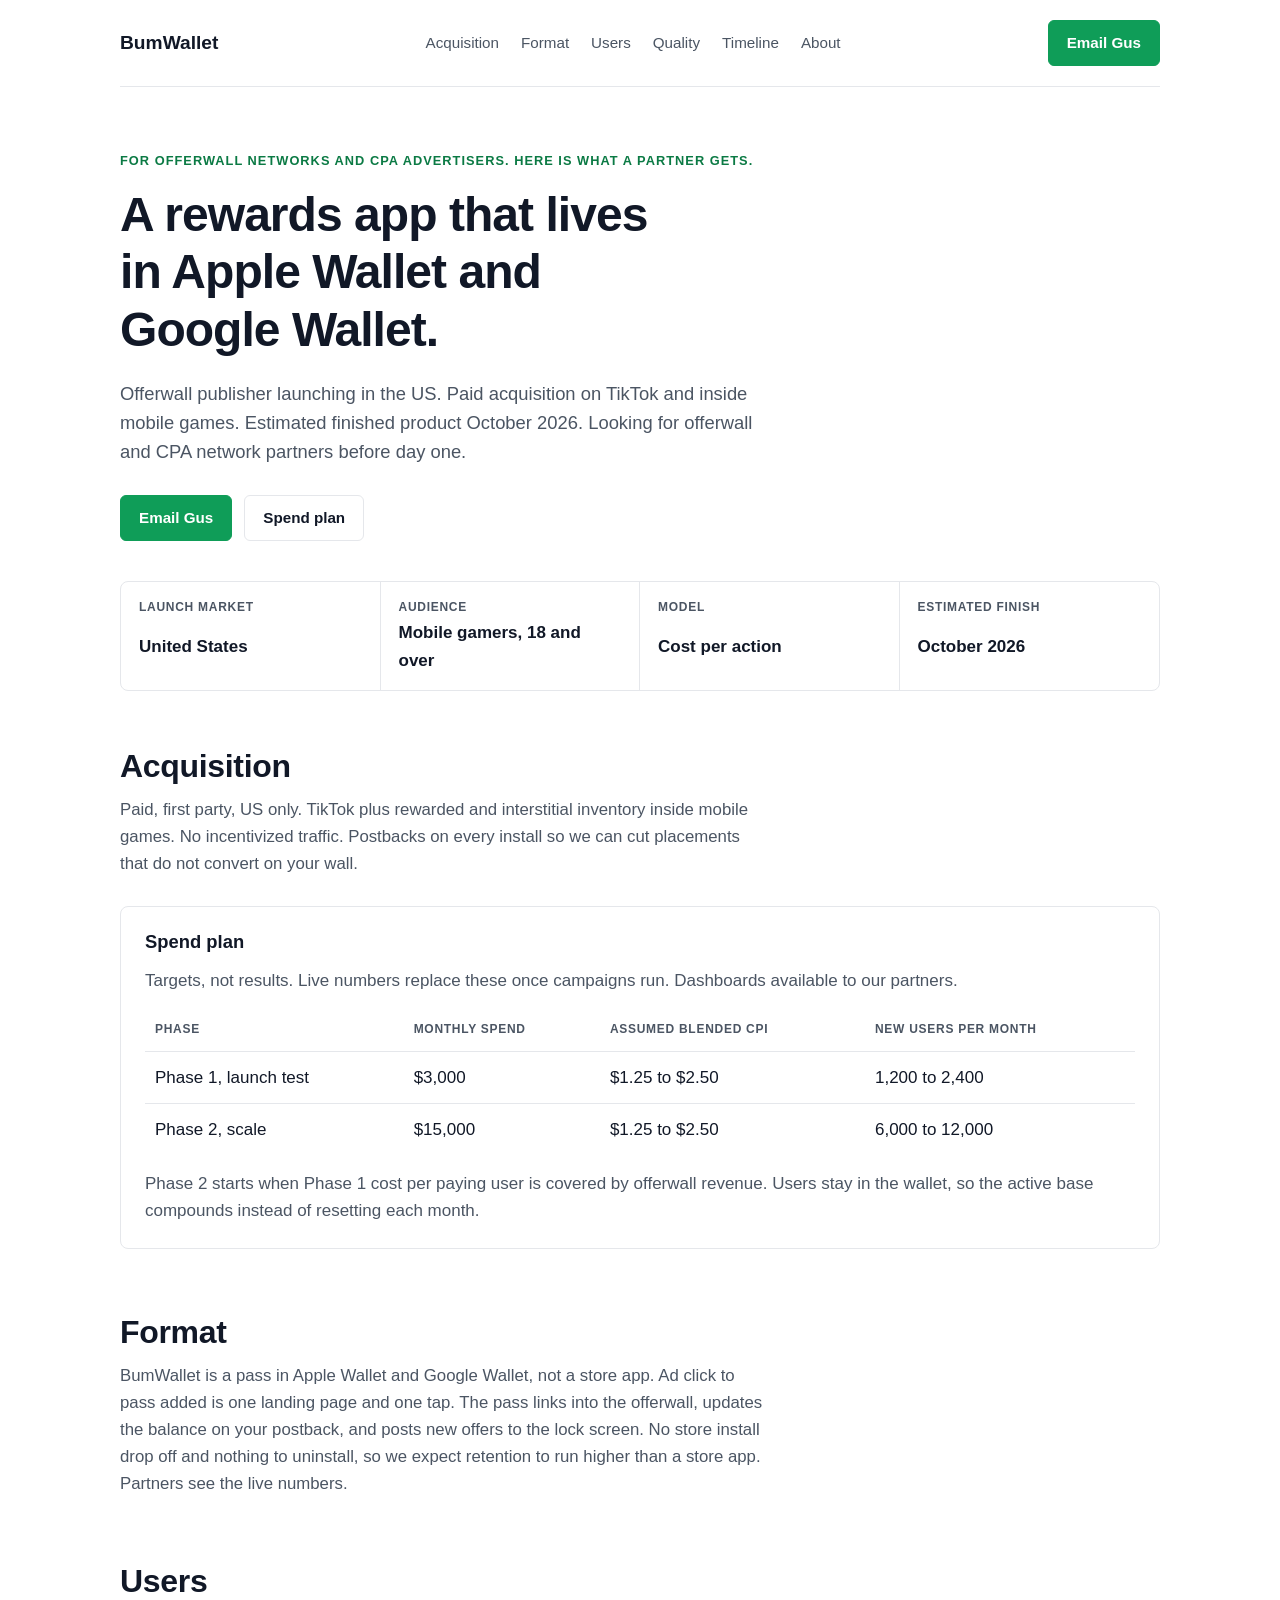
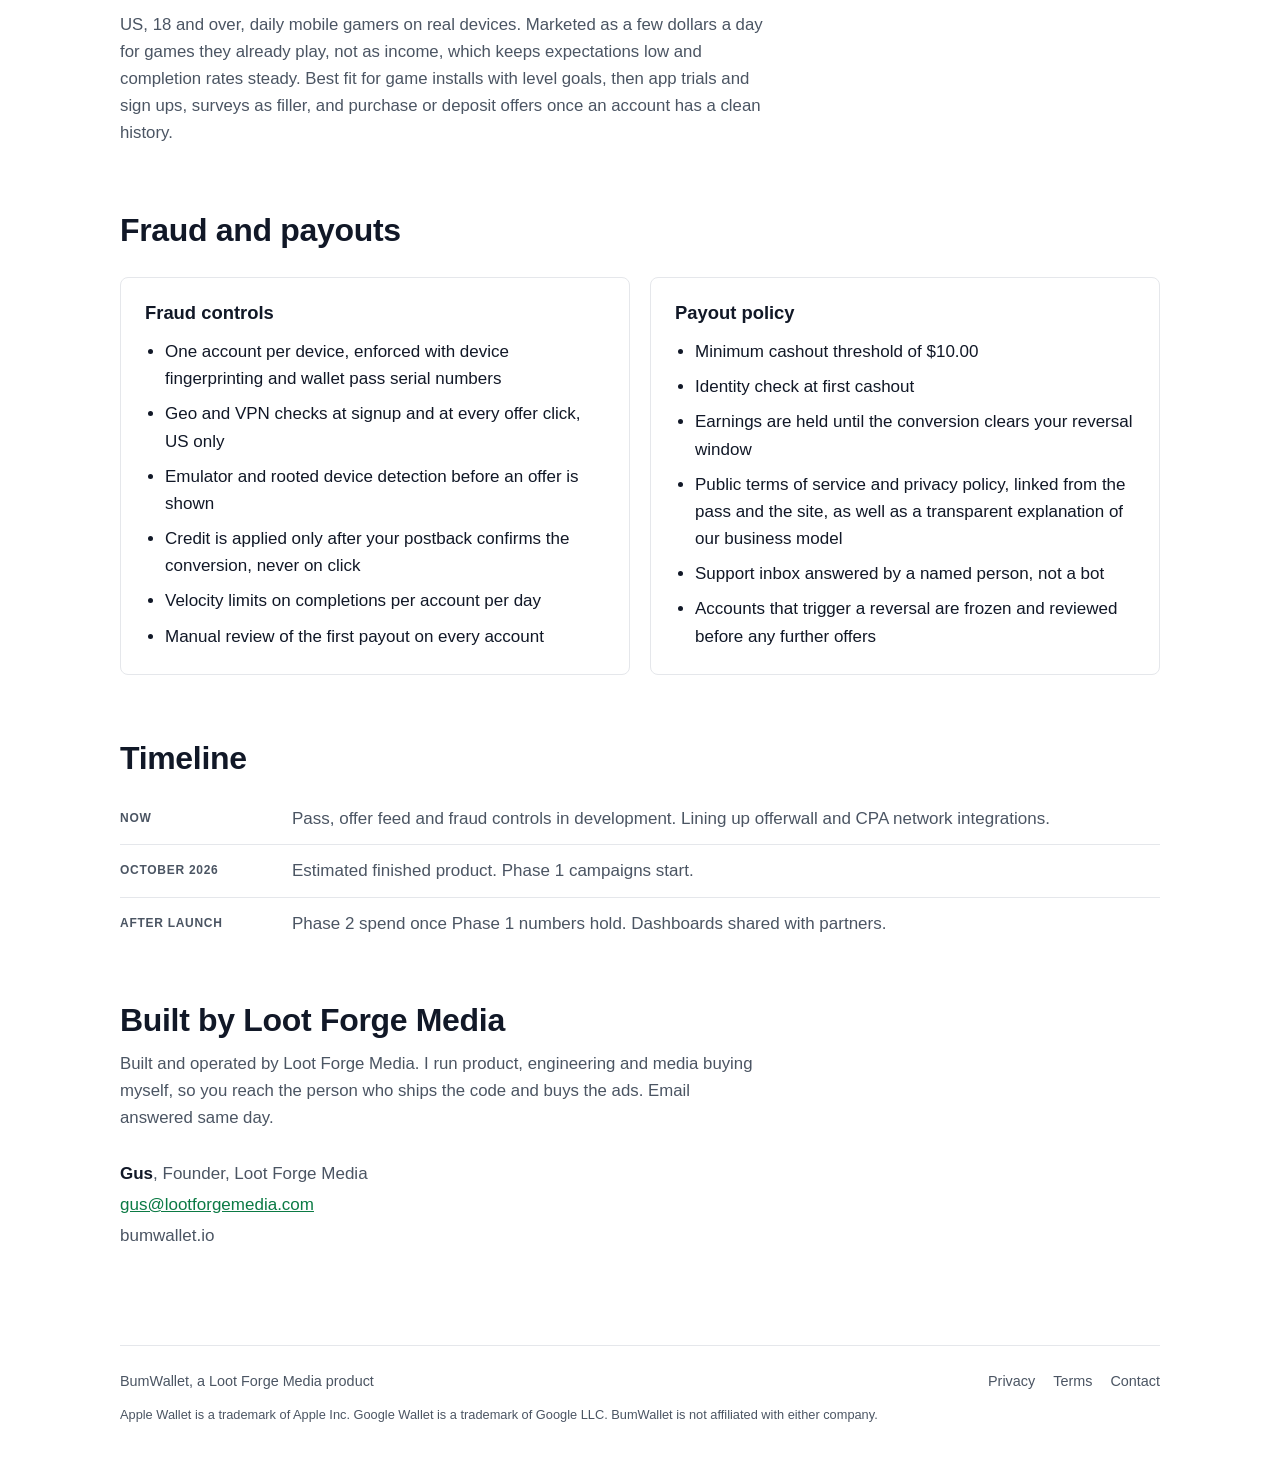
==== commit beebbf35: "Revise introduction and section descriptions Updated text for clarity and consistency in multiple se" ====
--- a/index.html
+++ b/index.html
@@ -29,7 +29,7 @@
 <main id="top">
 
 <section class="hero">
-  <p class="eyebrow">This is an introduction for offerwall networks and advertisers. If you have me as a part of your team, here's what you'll get</p>
+  <p class="eyebrow">For offerwall networks and CPA advertisers. Here is what a partner gets.</p>
   <h1>A rewards app that lives in Apple Wallet and Google Wallet.</h1>
   <p class="lede">Offerwall publisher launching in the US. Paid acquisition on TikTok and inside mobile games. Estimated finished product October 2026. Looking for offerwall and CPA network partners before day one.</p>
   <div class="cta-row">
@@ -60,7 +60,7 @@
 <section id="reach" class="section">
   <div class="section-head">
     <h2>Acquisition</h2>
-    <p class="section-lede">Paid, first party, US only. TikTok plus rewarded and interstitial inventory inside mobile games. No incentivized traffic, fully compliant. Postbacks on every install so we can cut placements that do not convert on your wall.</p>
+    <p class="section-lede">Paid, first party, US only. TikTok plus rewarded and interstitial inventory inside mobile games. No incentivized traffic. Postbacks on every install so we can cut placements that do not convert on your wall.</p>
   </div>
 
   <div class="panel plan">
@@ -99,7 +99,7 @@
 <section id="format" class="section">
   <div class="section-head">
     <h2>Format</h2>
-    <p class="section-lede">BumWallet is a pass in Apple Wallet and Google Wallet, not a store app. Ad click to pass added is one landing page and one tap. The pass links into the offerwall, updates the balance on your postback, and posts new offers to the lock screen. No store install drop off, and nothing to uninstall, so retention runs higher than a typical rewards app.</p>
+    <p class="section-lede">BumWallet is a pass in Apple Wallet and Google Wallet, not a store app. Ad click to pass added is one landing page and one tap. The pass links into the offerwall, updates the balance on your postback, and posts new offers to the lock screen. No store install drop off and nothing to uninstall, so we expect retention to run higher than a store app. Partners see the live numbers.</p>
   </div>
 </section>
 
@@ -131,9 +131,9 @@
       <h3>Payout policy</h3>
       <ul>
         <li>Minimum cashout threshold of $10.00</li>
-        <li>Identity/screentime check at first cashout</li>
+        <li>Identity check at first cashout</li>
         <li>Earnings are held until the conversion clears your reversal window</li>
-        <li>Public terms of service and privacy policy, linked from the pass and the site aswell as a transparent explanation of our business model</li>
+        <li>Public terms of service and privacy policy, linked from the pass and the site, as well as a transparent explanation of our business model</li>
         <li>Support inbox answered by a named person, not a bot</li>
         <li>Accounts that trigger a reversal are frozen and reviewed before any further offers</li>
       </ul>
--- a/styles.css
+++ b/styles.css
@@ -252,3 +252,11 @@
   font-weight: 500;
   color: var(--text);
 }
+html {
+  scrollbar-width: none;
+  -ms-overflow-style: none;
+}
+
+html::-webkit-scrollbar {
+  display: none;
+}
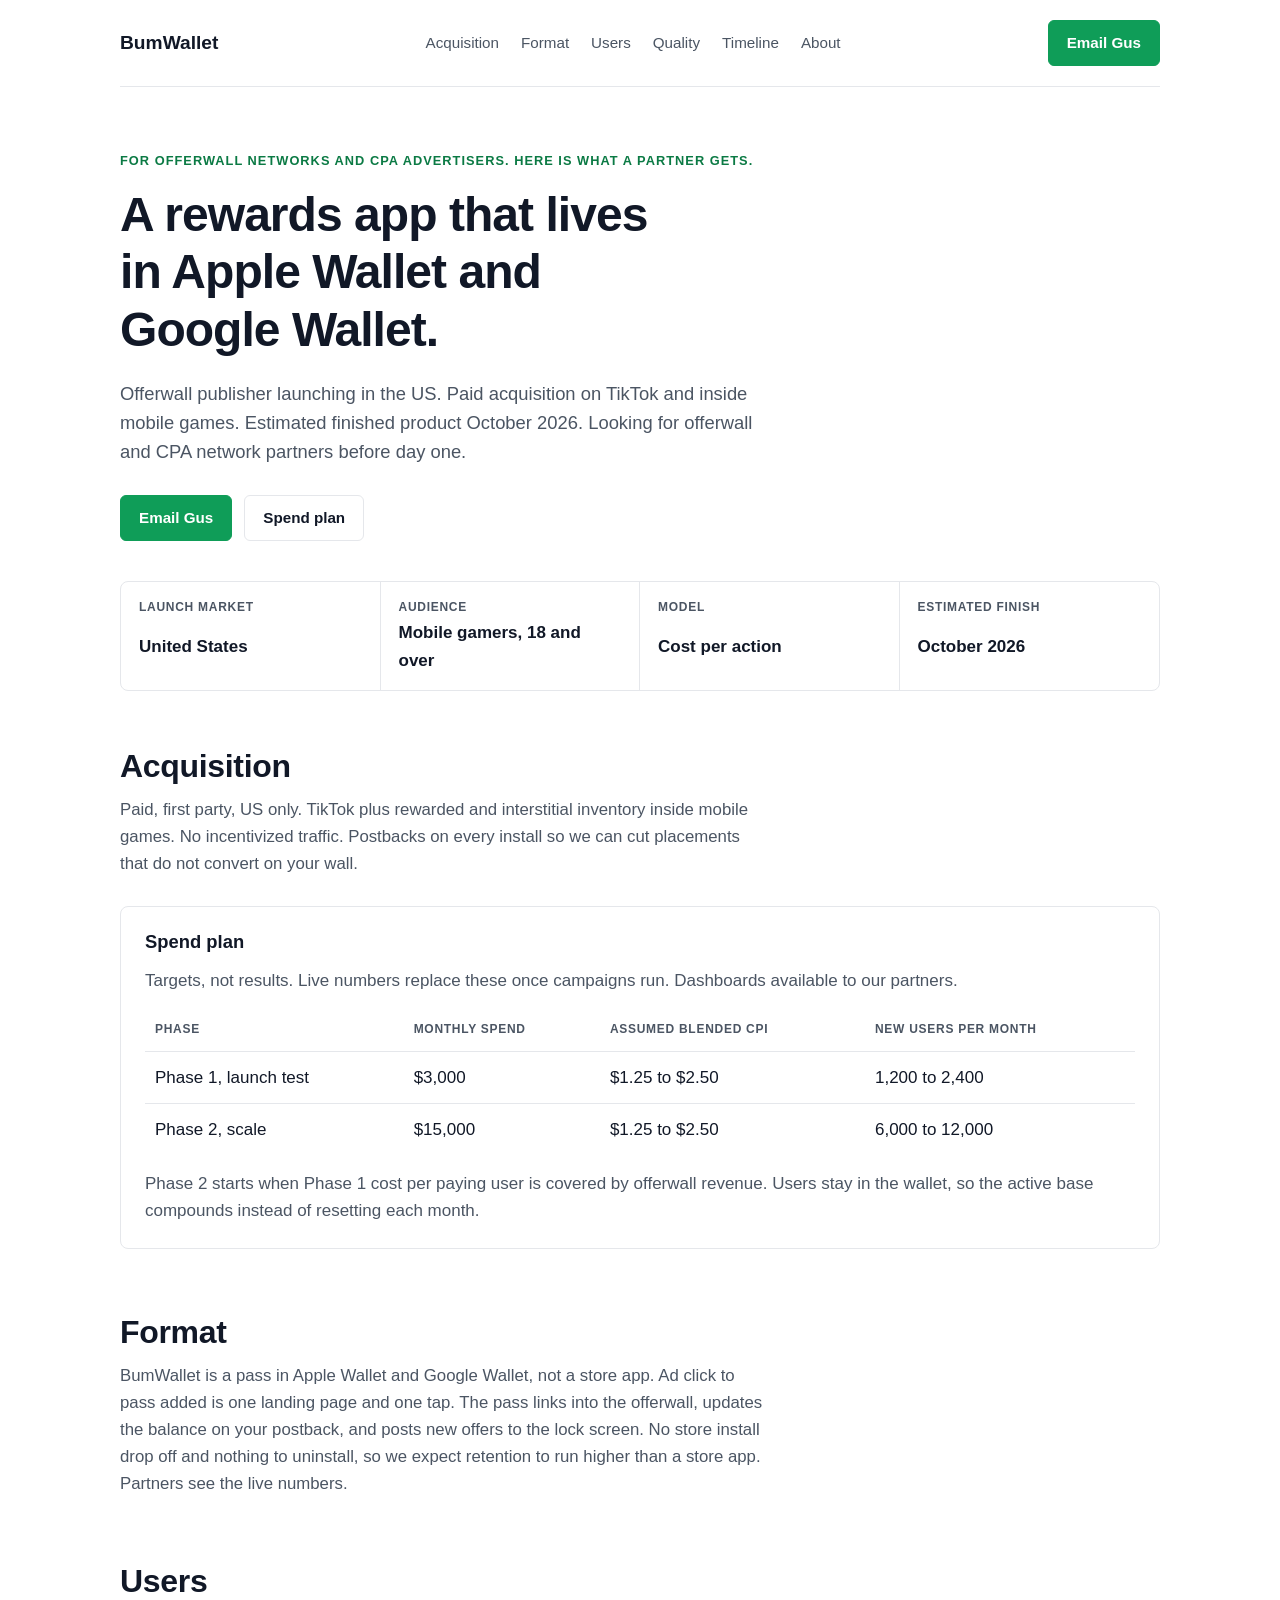
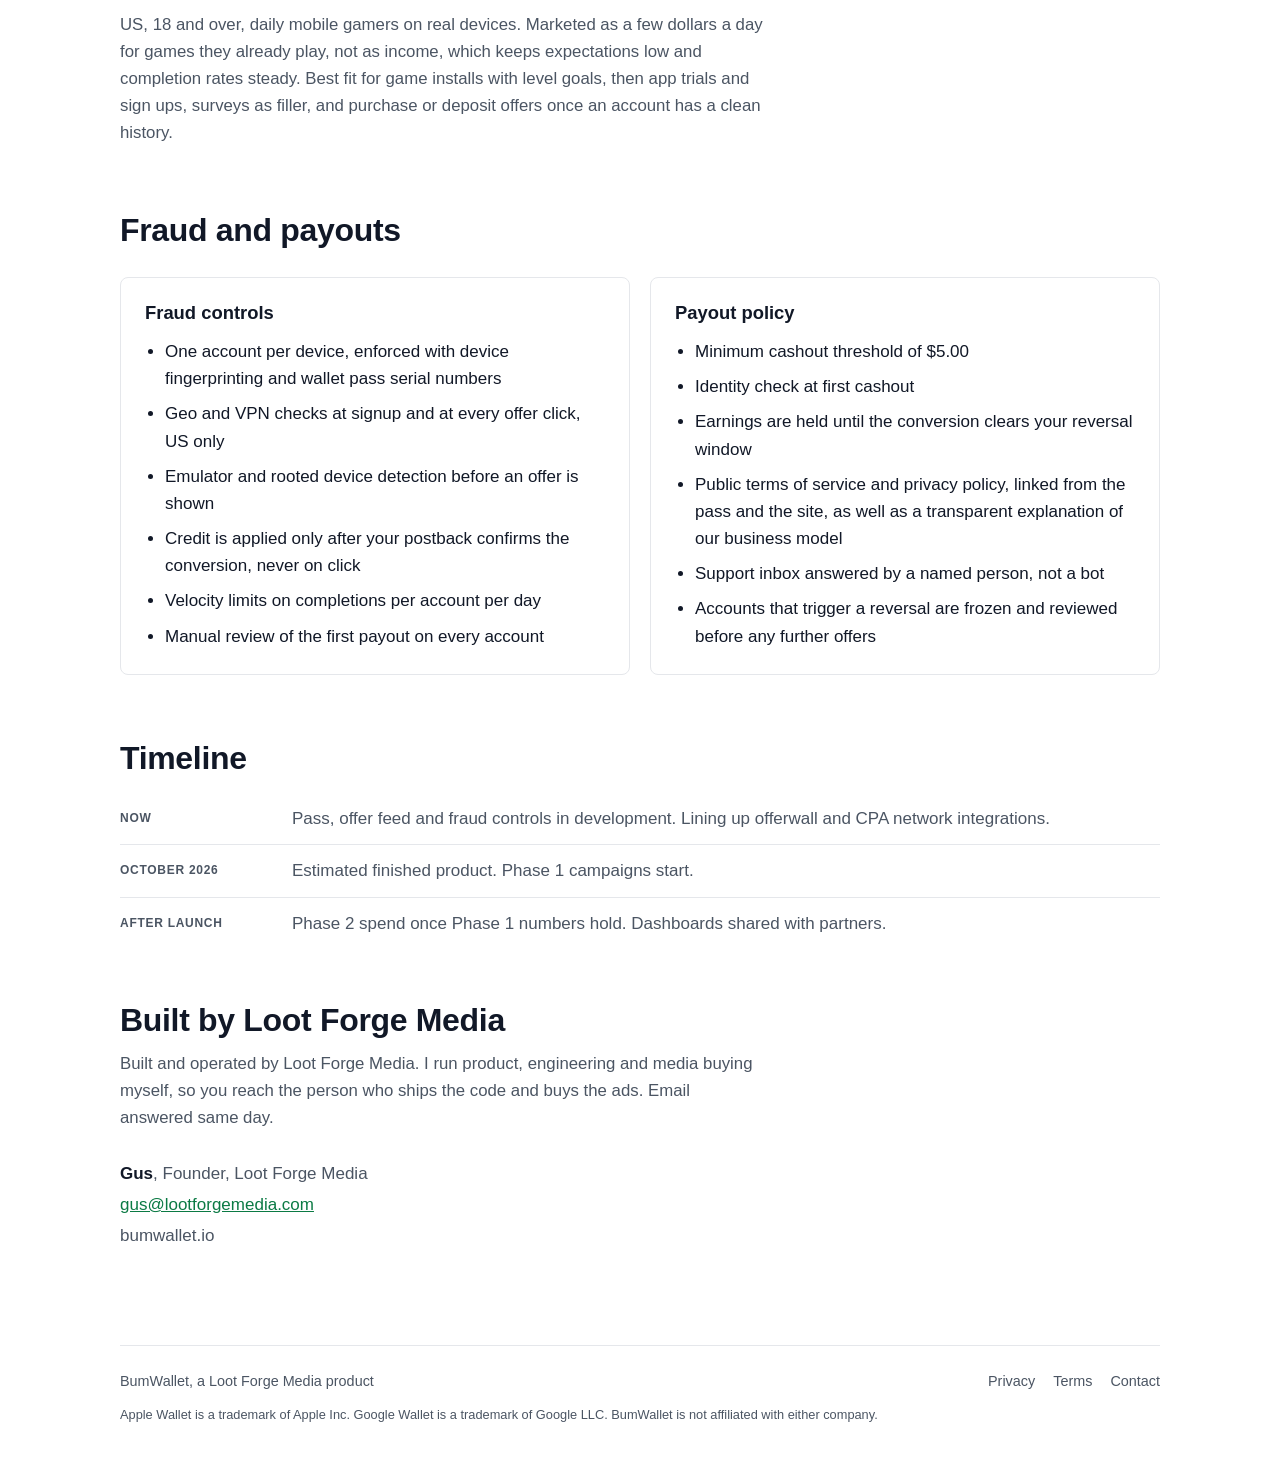
==== commit 05cd9efd: "Update minimum cashout threshold to $5.00" ====
--- a/index.html
+++ b/index.html
@@ -130,7 +130,7 @@
     <div class="panel">
       <h3>Payout policy</h3>
       <ul>
-        <li>Minimum cashout threshold of $10.00</li>
+        <li>Minimum cashout threshold of $5.00</li>
         <li>Identity check at first cashout</li>
         <li>Earnings are held until the conversion clears your reversal window</li>
         <li>Public terms of service and privacy policy, linked from the pass and the site, as well as a transparent explanation of our business model</li>
